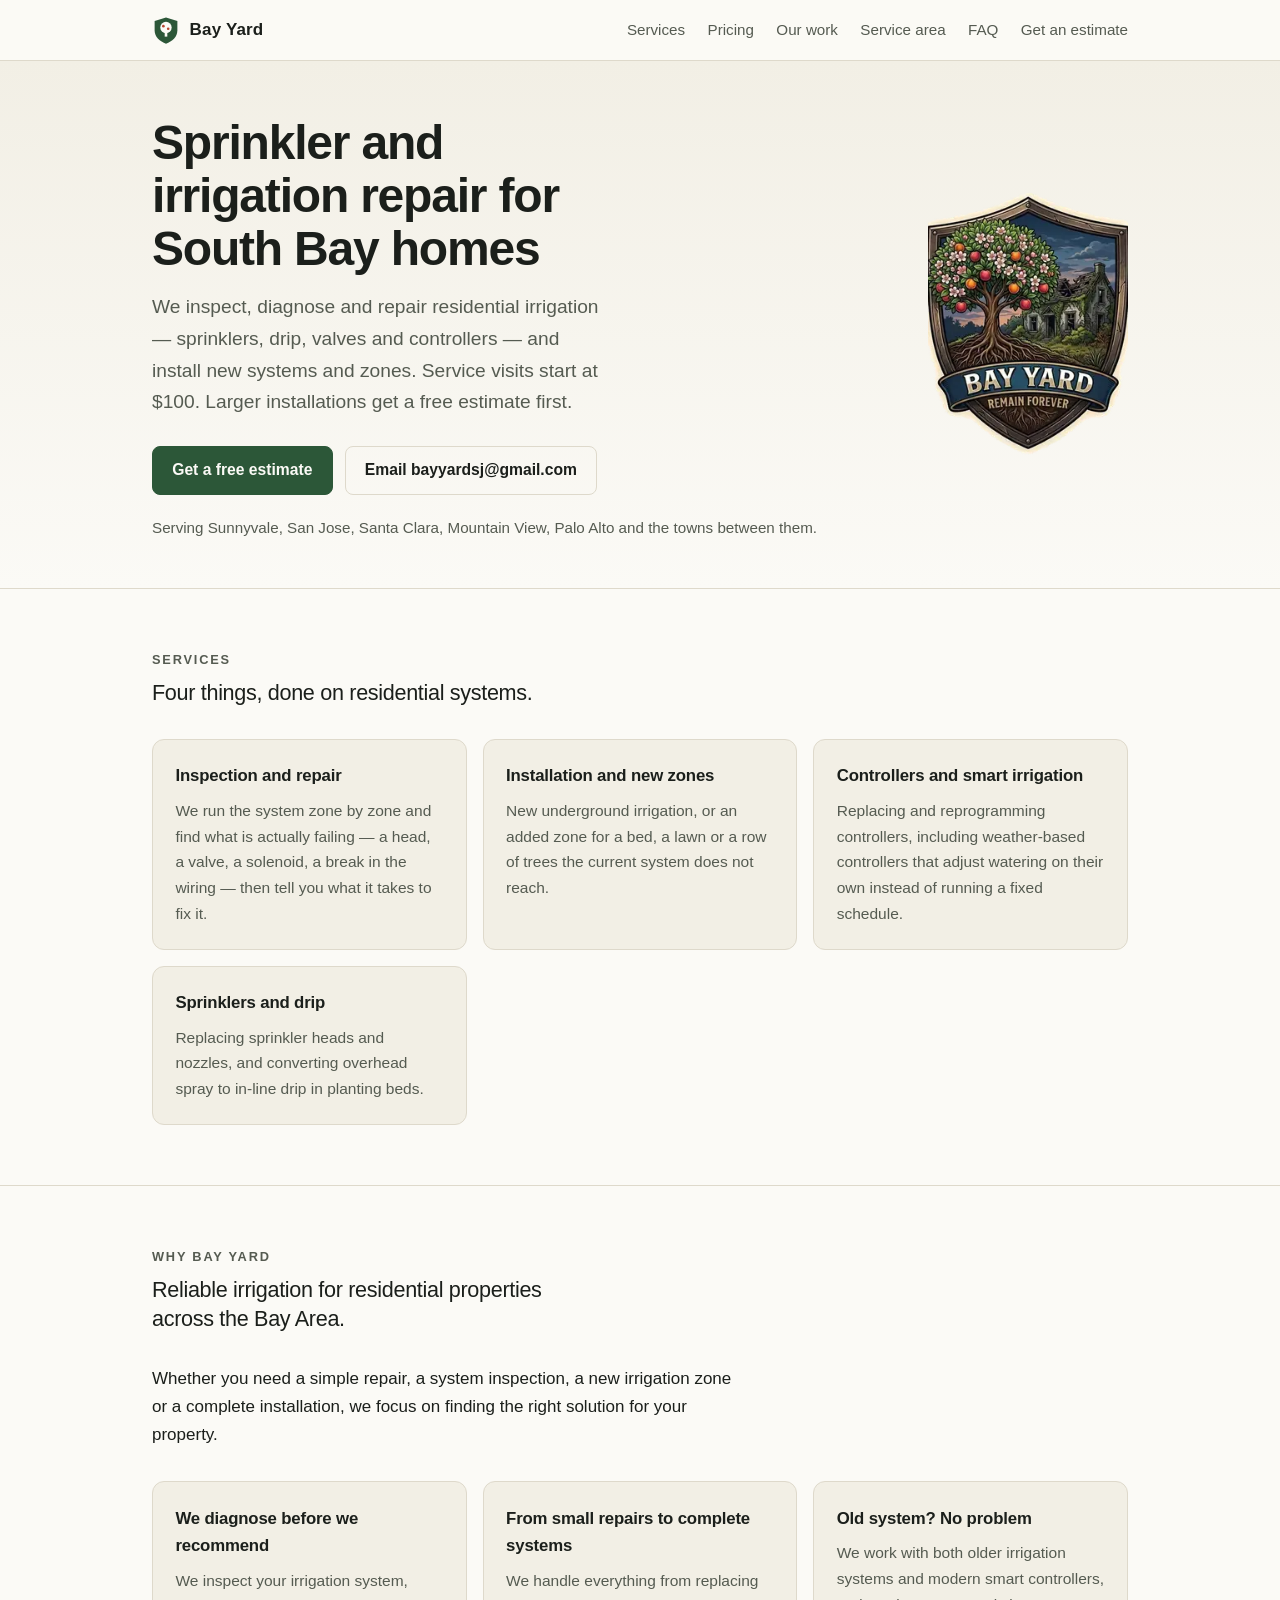
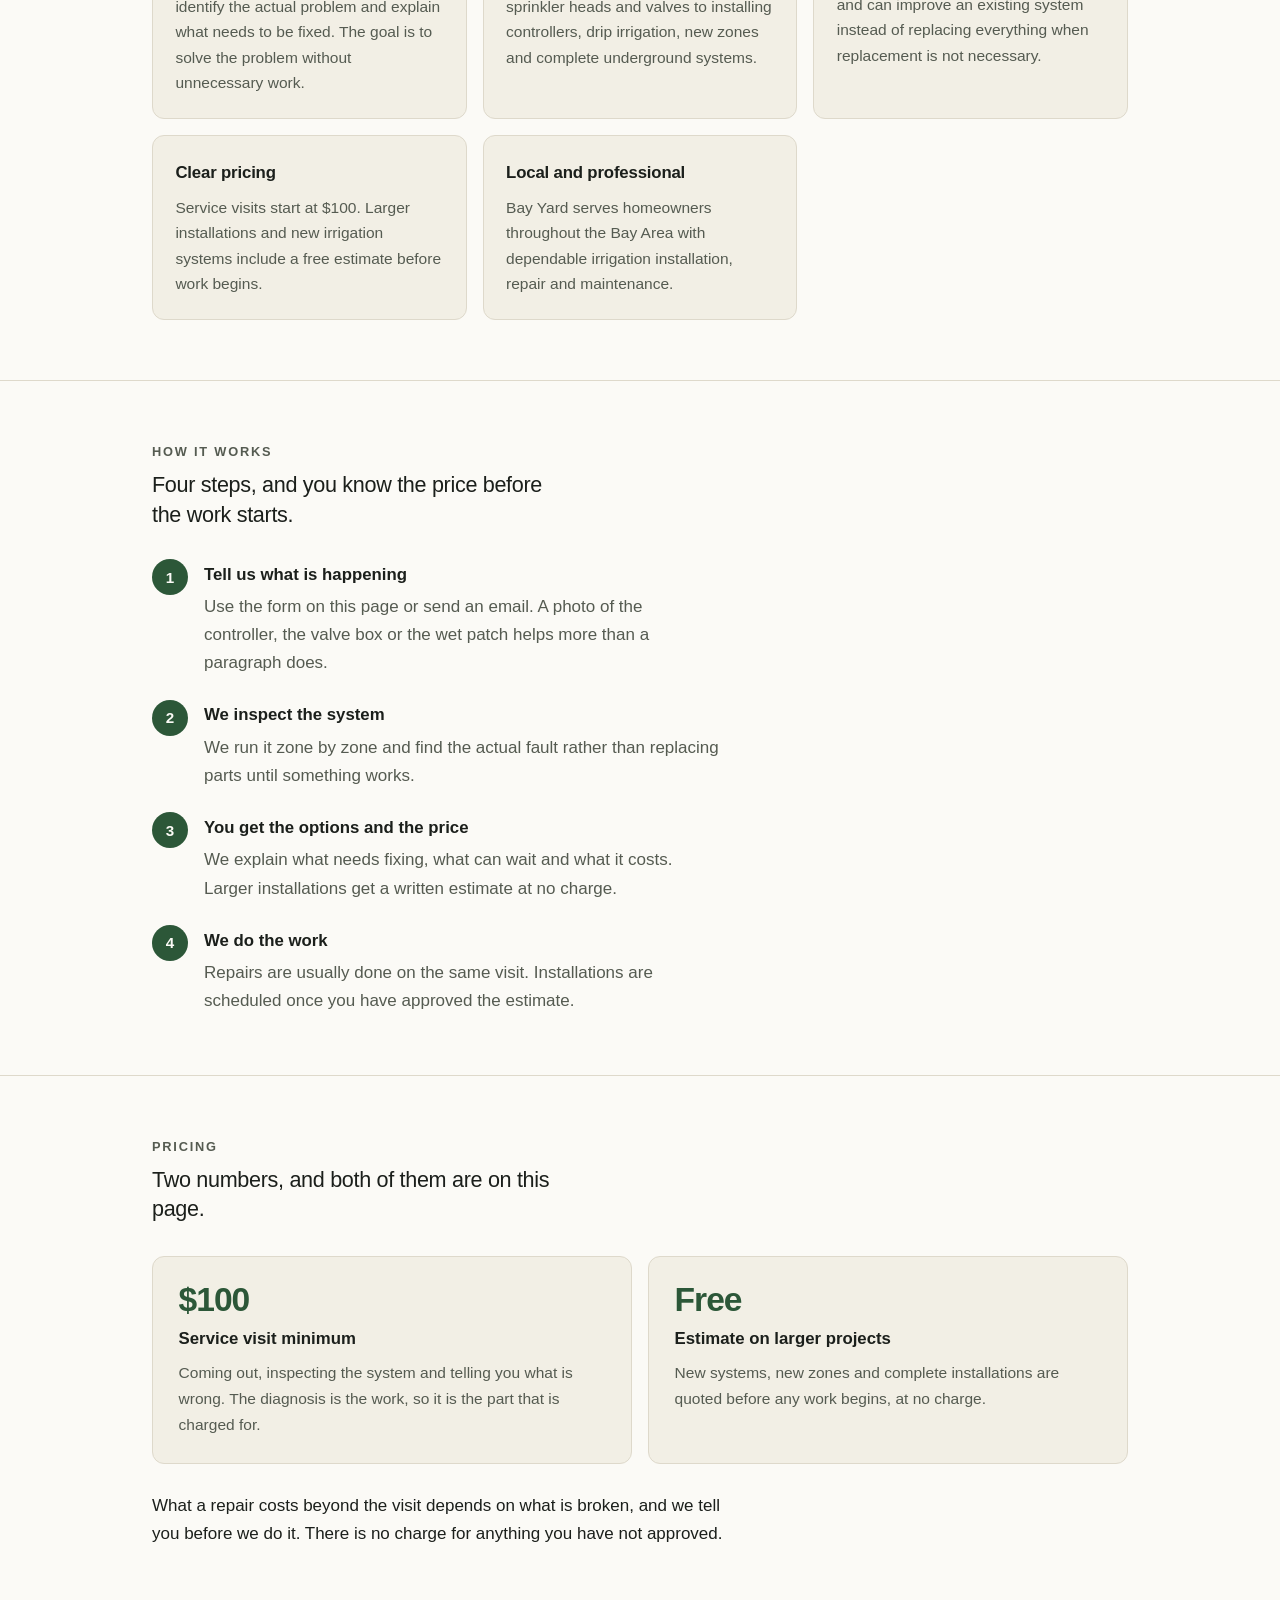
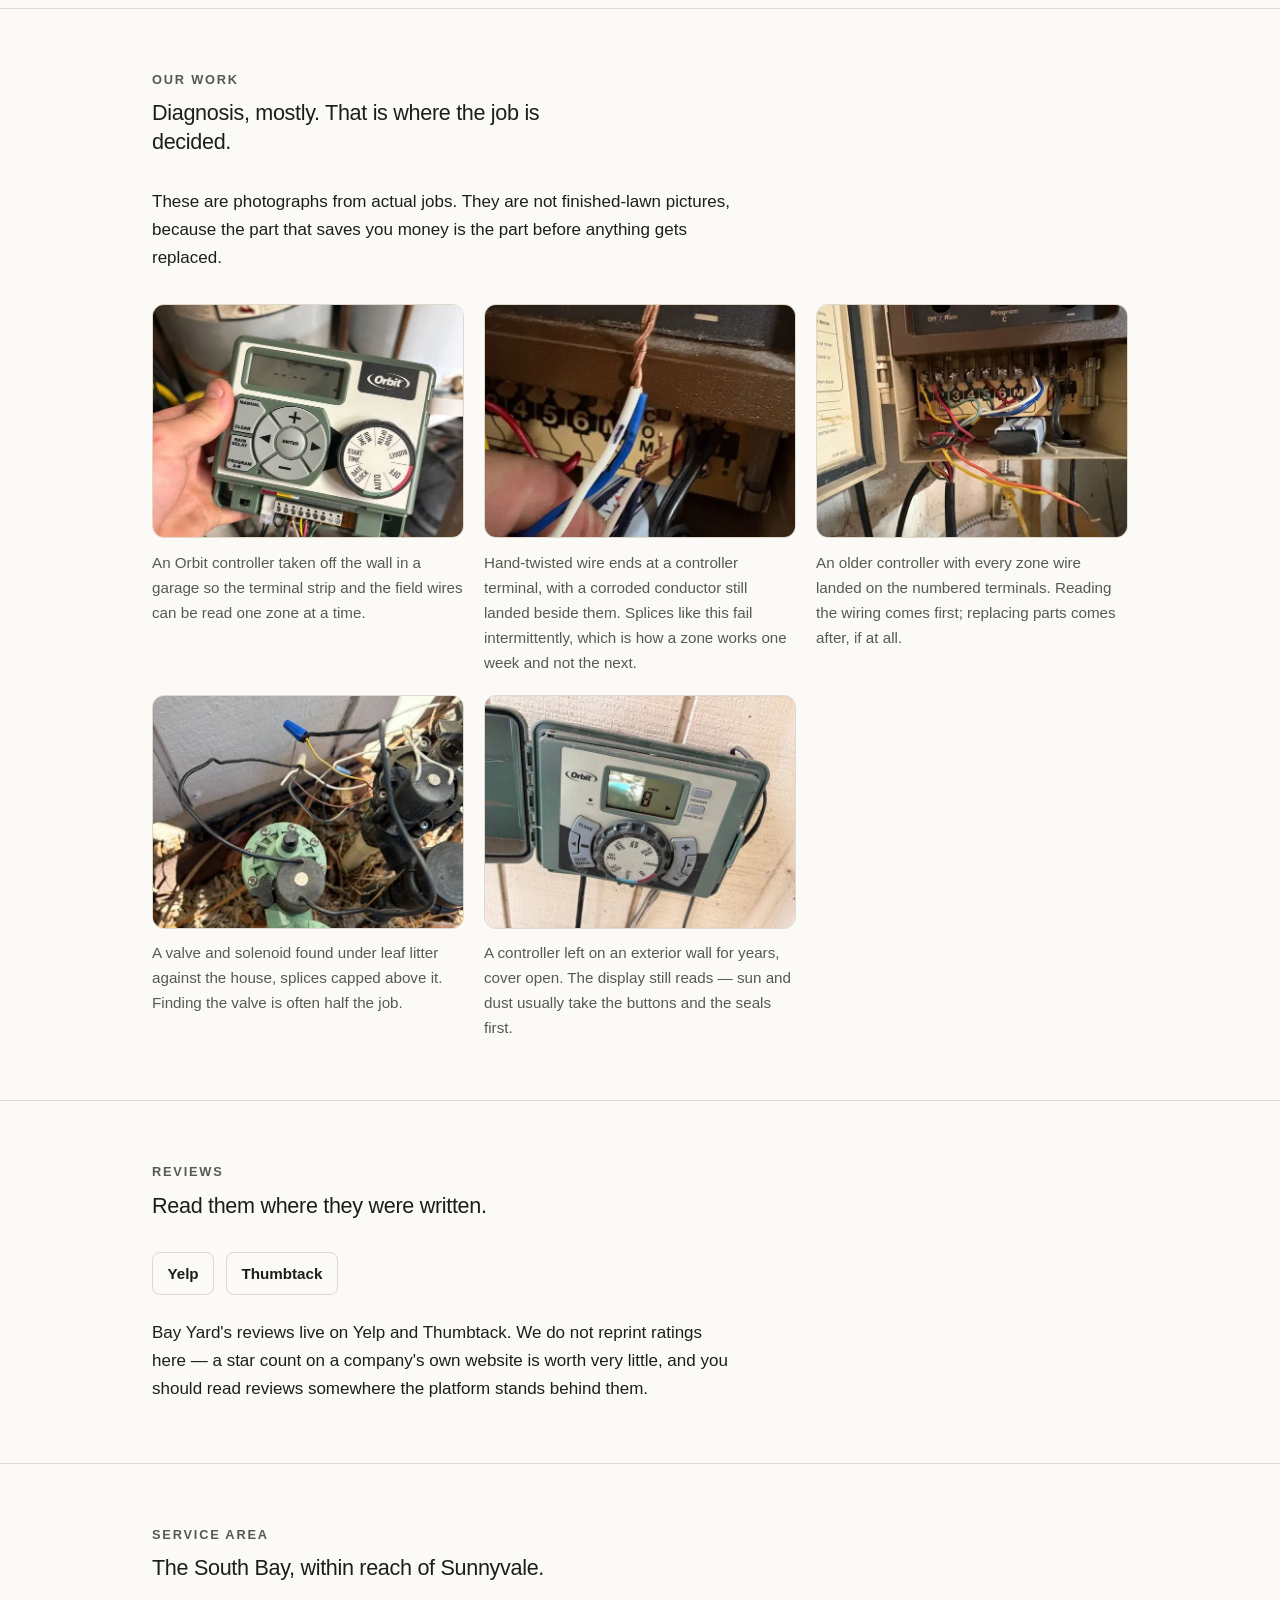
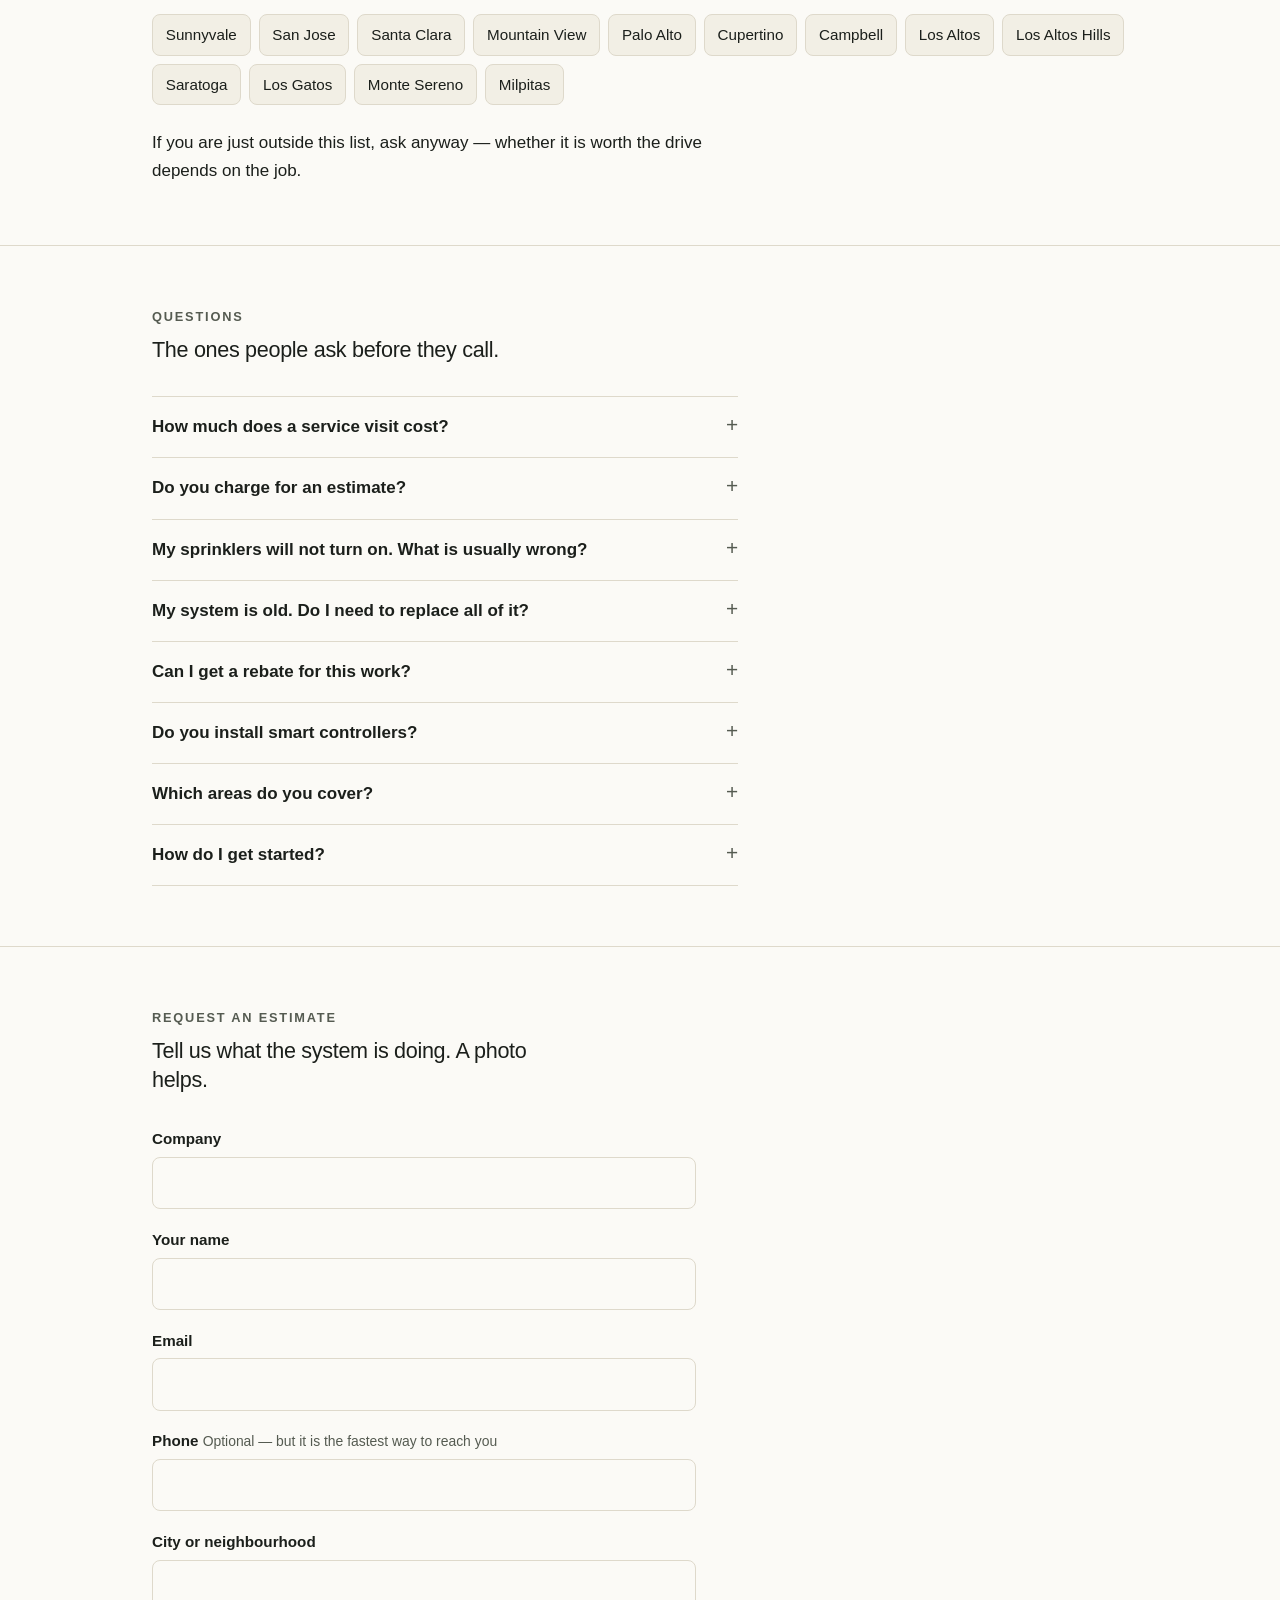
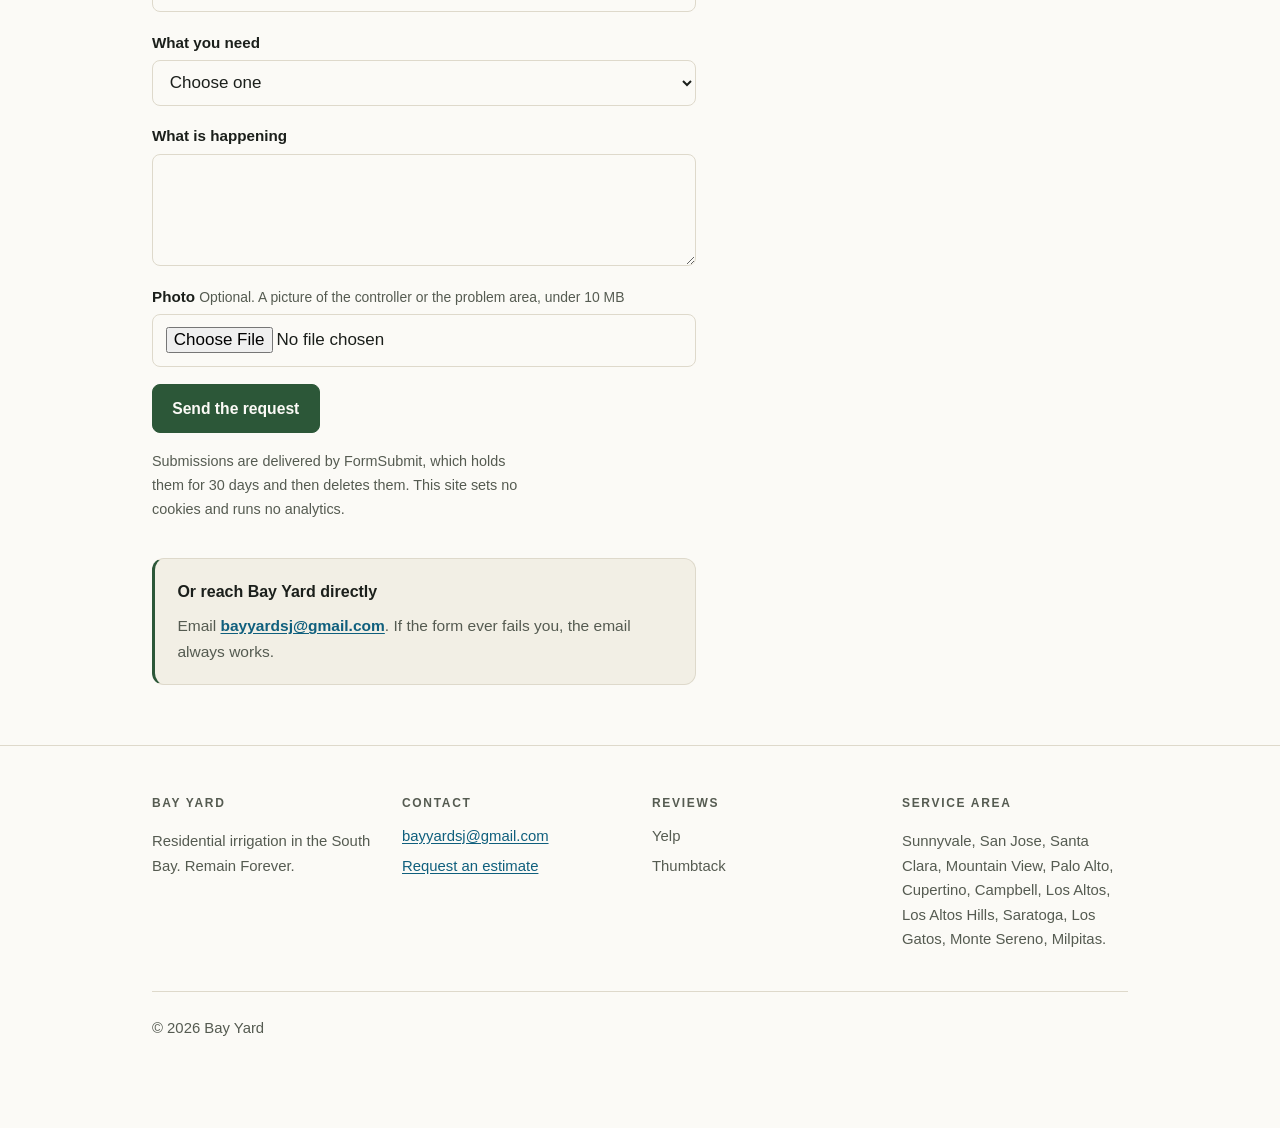
==== index.html @ d6a719f6 "Build the Bay Yard site One static page for Hlib Luppol's residential irrigation business, plus a su" ====
<!doctype html>
<html lang="en">
<head>
<meta charset="utf-8">
<meta name="viewport" content="width=device-width, initial-scale=1">

<title>Bay Yard — Sprinkler &amp; Irrigation Repair in Sunnyvale and San Jose</title>
<meta name="description" content="Sprinkler and drip irrigation repair and installation for South Bay homes. Service visits from $100, free estimates on larger installations.">

<link rel="canonical" href="https://hlib.luppol.com/">
<meta property="og:type" content="website">
<meta property="og:site_name" content="Bay Yard">
<meta property="og:title" content="Bay Yard — Sprinkler &amp; Irrigation Repair in Sunnyvale and San Jose">
<meta property="og:description" content="Sprinkler and drip irrigation repair and installation for South Bay homes. Service visits from $100, free estimates on larger installations.">
<meta property="og:url" content="https://hlib.luppol.com/">
<meta property="og:image" content="https://hlib.luppol.com/assets/crest-480.png">
<meta property="og:image:width" content="480">
<meta property="og:image:height" content="631">
<meta property="og:image:alt" content="The Bay Yard crest: a blossoming fruit tree over a banner reading Bay Yard, Remain Forever.">
<meta name="twitter:card" content="summary">

<link rel="icon" href="/assets/favicon.svg" type="image/svg+xml">
<link rel="icon" href="/assets/favicon-32.png" sizes="32x32" type="image/png">
<link rel="apple-touch-icon" href="/assets/favicon-180.png">
<meta name="theme-color" content="#2c5738">

<link rel="stylesheet" href="/styles.css">

<script type="application/ld+json">
{
  "@context": "https://schema.org",
  "@graph": [
    {
      "@type": "HomeAndConstructionBusiness",
      "@id": "https://hlib.luppol.com/#business",
      "name": "Bay Yard",
      "slogan": "Remain Forever",
      "description": "Residential irrigation inspection, repair, installation and controllers in the South Bay.",
      "url": "https://hlib.luppol.com/",
      "logo": "https://hlib.luppol.com/assets/favicon-512.png",
      "image": "https://hlib.luppol.com/assets/crest-480.png",
      "email": "bayyardsj@gmail.com",
      "areaServed": [
        { "@type": "City", "name": "Sunnyvale, CA" },
        { "@type": "City", "name": "San Jose, CA" },
        { "@type": "City", "name": "Santa Clara, CA" },
        { "@type": "City", "name": "Mountain View, CA" },
        { "@type": "City", "name": "Palo Alto, CA" },
        { "@type": "City", "name": "Cupertino, CA" },
        { "@type": "City", "name": "Campbell, CA" },
        { "@type": "City", "name": "Los Altos, CA" },
        { "@type": "City", "name": "Los Altos Hills, CA" },
        { "@type": "City", "name": "Saratoga, CA" },
        { "@type": "City", "name": "Los Gatos, CA" },
        { "@type": "City", "name": "Monte Sereno, CA" },
        { "@type": "City", "name": "Milpitas, CA" }
      ]
    },
    {
      "@type": "FAQPage",
      "@id": "https://hlib.luppol.com/#faq",
      "mainEntity": [
        {
          "@type": "Question",
          "name": "How much does a service visit cost?",
          "acceptedAnswer": { "@type": "Answer", "text": "Service visits start at $100. That covers coming out, inspecting the system and telling you what is wrong. Larger installations and new systems are quoted with a free estimate before any work begins." }
        },
        {
          "@type": "Question",
          "name": "Do you charge for an estimate?",
          "acceptedAnswer": { "@type": "Answer", "text": "Not for larger installations and new irrigation systems — those get a free estimate first. A service visit to diagnose a fault on an existing system is the $100 visit, because the diagnosis is the work." }
        },
        {
          "@type": "Question",
          "name": "My sprinklers will not turn on. What is usually wrong?",
          "acceptedAnswer": { "@type": "Answer", "text": "Usually one of four things: the controller has lost its program or its power, a valve solenoid has failed, the wiring between the controller and the valve has corroded or broken, or the line itself is damaged. They look identical from the driveway, which is why the system gets inspected before anything is replaced." }
        },
        {
          "@type": "Question",
          "name": "My system is old. Do I need to replace all of it?",
          "acceptedAnswer": { "@type": "Answer", "text": "Often not. Bay Yard works on both older irrigation systems and modern smart controllers, and can improve an existing system instead of replacing everything when replacement is not necessary." }
        },
        {
          "@type": "Question",
          "name": "Can I get a rebate for this work?",
          "acceptedAnswer": { "@type": "Answer", "text": "Often, yes. Santa Clara Valley Water runs rebates for water-efficient irrigation — converting spray to in-line drip, upgrading to a weather-based controller, high-efficiency nozzles and rain sensors — plus $2 per square foot for replacing lawn. Single-family households can claim up to $3,000. Apply and wait for their written Notice to Proceed before any work starts or any materials are bought, because the programme does not pay retroactively. Current funding runs to 30 June 2027. Check what your address qualifies for at valleywater.org." }
        },
        {
          "@type": "Question",
          "name": "Do you install smart controllers?",
          "acceptedAnswer": { "@type": "Answer", "text": "Yes. Weather-based controllers adjust watering to the weather instead of running a fixed schedule, and they are one of the items Valley Water rebates. An existing system usually does not need replacing to take one." }
        },
        {
          "@type": "Question",
          "name": "Which areas do you cover?",
          "acceptedAnswer": { "@type": "Answer", "text": "Sunnyvale, San Jose, Santa Clara, Mountain View, Palo Alto, Cupertino, Campbell, Los Altos, Los Altos Hills, Saratoga, Los Gatos, Monte Sereno and Milpitas. If you are just outside that, ask — the answer depends on the job." }
        },
        {
          "@type": "Question",
          "name": "How do I get started?",
          "acceptedAnswer": { "@type": "Answer", "text": "Send the estimate form on this page or email bayyardsj@gmail.com. Describe what you are seeing and attach a photo of the controller or the problem area if you can — it often shortens the diagnosis before anyone drives out." }
        }
      ]
    }
  ]
}
</script>
</head>
<body>

<a class="skip-link" href="#main">Skip to content</a>

<header class="site-head">
  <div class="wrap">
    <a class="brand" href="/">
      <img src="/assets/favicon.svg" width="28" height="37" alt="">
      Bay Yard
    </a>
    <nav class="site-nav" aria-label="Sections">
      <a href="#services">Services</a>
      <a href="#pricing">Pricing</a>
      <a href="#work">Our work</a>
      <a href="#area">Service area</a>
      <a href="#faq">FAQ</a>
      <a href="#estimate">Get an estimate</a>
    </nav>
  </div>
</header>

<main id="main">

  <div class="hero">
    <div class="wrap">
      <div>
        <h1>Sprinkler and irrigation repair for South Bay homes</h1>
        <p class="hero-lede">We inspect, diagnose and repair residential irrigation — sprinklers, drip, valves and controllers — and install new systems and zones. Service visits start at $100. Larger installations get a free estimate first.</p>
        <div class="actions">
          <a class="btn btn-primary" href="#estimate">Get a free estimate</a>
          <a class="btn" href="mailto:bayyardsj@gmail.com">Email bayyardsj@gmail.com</a>
        </div>
        <p class="hero-fallback">Serving Sunnyvale, San Jose, Santa Clara, Mountain View, Palo Alto and the towns between them.</p>
      </div>
      <picture>
        <source type="image/webp" srcset="/assets/crest-240.webp 240w, /assets/crest-360.webp 360w, /assets/crest-480.webp 480w" sizes="(max-width: 52rem) 150px, 200px">
        <img class="hero-crest" src="/assets/crest-240.png" srcset="/assets/crest-240.png 240w, /assets/crest-360.png 360w, /assets/crest-480.png 480w" sizes="(max-width: 52rem) 150px, 200px" width="200" height="263" alt="The Bay Yard crest: a blossoming fruit tree with exposed roots beside a ruined stone house, over a banner reading Bay Yard, Remain Forever." fetchpriority="high">
      </picture>
    </div>
  </div>

  <section id="services">
    <div class="wrap">
      <h2>Services</h2>
      <p class="section-lede">Four things, done on residential systems.</p>
      <div class="grid">

        <div class="card">
          <h3>Inspection and repair</h3>
          <p>We run the system zone by zone and find what is actually failing — a head, a valve, a solenoid, a break in the wiring — then tell you what it takes to fix it.</p>
        </div>

        <div class="card">
          <h3>Installation and new zones</h3>
          <p>New underground irrigation, or an added zone for a bed, a lawn or a row of trees the current system does not reach.</p>
        </div>

        <div class="card">
          <h3>Controllers and smart irrigation</h3>
          <p>Replacing and reprogramming controllers, including weather-based controllers that adjust watering on their own instead of running a fixed schedule.</p>
        </div>

        <div class="card">
          <h3>Sprinklers and drip</h3>
          <p>Replacing sprinkler heads and nozzles, and converting overhead spray to in-line drip in planting beds.</p>
        </div>

      </div>
    </div>
  </section>

  <section id="why">
    <div class="wrap">
      <h2>Why Bay Yard</h2>
      <p class="section-lede">Reliable irrigation for residential properties across the Bay Area.</p>
      <div class="prose">
        <p>Whether you need a simple repair, a system inspection, a new irrigation zone or a complete installation, we focus on finding the right solution for your property.</p>
      </div>
      <div class="grid pillar-grid">

        <div class="card">
          <h3>We diagnose before we recommend</h3>
          <p>We inspect your irrigation system, identify the actual problem and explain what needs to be fixed. The goal is to solve the problem without unnecessary work.</p>
        </div>

        <div class="card">
          <h3>From small repairs to complete systems</h3>
          <p>We handle everything from replacing sprinkler heads and valves to installing controllers, drip irrigation, new zones and complete underground systems.</p>
        </div>

        <div class="card">
          <h3>Old system? No problem</h3>
          <p>We work with both older irrigation systems and modern smart controllers, and can improve an existing system instead of replacing everything when replacement is not necessary.</p>
        </div>

        <div class="card">
          <h3>Clear pricing</h3>
          <p>Service visits start at $100. Larger installations and new irrigation systems include a free estimate before work begins.</p>
        </div>

        <div class="card">
          <h3>Local and professional</h3>
          <p>Bay Yard serves homeowners throughout the Bay Area with dependable irrigation installation, repair and maintenance.</p>
        </div>

      </div>
    </div>
  </section>

  <section id="how">
    <div class="wrap">
      <h2>How it works</h2>
      <p class="section-lede">Four steps, and you know the price before the work starts.</p>
      <ol class="steps">

        <li>
          <h3>Tell us what is happening</h3>
          <p>Use the form on this page or send an email. A photo of the controller, the valve box or the wet patch helps more than a paragraph does.</p>
        </li>

        <li>
          <h3>We inspect the system</h3>
          <p>We run it zone by zone and find the actual fault rather than replacing parts until something works.</p>
        </li>

        <li>
          <h3>You get the options and the price</h3>
          <p>We explain what needs fixing, what can wait and what it costs. Larger installations get a written estimate at no charge.</p>
        </li>

        <li>
          <h3>We do the work</h3>
          <p>Repairs are usually done on the same visit. Installations are scheduled once you have approved the estimate.</p>
        </li>

      </ol>
    </div>
  </section>

  <section id="pricing">
    <div class="wrap">
      <h2>Pricing</h2>
      <p class="section-lede">Two numbers, and both of them are on this page.</p>
      <div class="price-grid">

        <div class="price">
          <span class="amount">$100</span>
          <h3>Service visit minimum</h3>
          <p>Coming out, inspecting the system and telling you what is wrong. The diagnosis is the work, so it is the part that is charged for.</p>
        </div>

        <div class="price">
          <span class="amount">Free</span>
          <h3>Estimate on larger projects</h3>
          <p>New systems, new zones and complete installations are quoted before any work begins, at no charge.</p>
        </div>

      </div>
      <div class="prose">
        <p>What a repair costs beyond the visit depends on what is broken, and we tell you before we do it. There is no charge for anything you have not approved.</p>
      </div>
    </div>
  </section>

  <section id="work">
    <div class="wrap">
      <h2>Our work</h2>
      <p class="section-lede">Diagnosis, mostly. That is where the job is decided.</p>
      <div class="prose work-intro">
        <p>These are photographs from actual jobs. They are not finished-lawn pictures, because the part that saves you money is the part before anything gets replaced.</p>
      </div>
      <div class="work-grid">

        <figure class="work-item">
          <picture>
            <source type="image/webp" srcset="/assets/work/orbit-controller-open-640.webp 640w, /assets/work/orbit-controller-open-960.webp 960w" sizes="(max-width: 52rem) 45vw, 20rem">
            <img src="/assets/work/orbit-controller-open-640.jpg" srcset="/assets/work/orbit-controller-open-640.jpg 640w, /assets/work/orbit-controller-open-960.jpg 960w" sizes="(max-width: 52rem) 45vw, 20rem" width="640" height="853" loading="lazy" decoding="async" alt="A hand holding an Orbit irrigation controller away from a garage wall, its cover open and the wiring terminal strip exposed.">
          </picture>
          <figcaption>An Orbit controller taken off the wall in a garage so the terminal strip and the field wires can be read one zone at a time.</figcaption>
        </figure>

        <figure class="work-item">
          <picture>
            <source type="image/webp" srcset="/assets/work/spliced-wire-ends-640.webp 640w, /assets/work/spliced-wire-ends-960.webp 960w" sizes="(max-width: 52rem) 45vw, 20rem">
            <img src="/assets/work/spliced-wire-ends-640.jpg" srcset="/assets/work/spliced-wire-ends-640.jpg 640w, /assets/work/spliced-wire-ends-960.jpg 960w" sizes="(max-width: 52rem) 45vw, 20rem" width="640" height="853" loading="lazy" decoding="async" alt="A hand holding hand-twisted copper wire ends in front of a controller terminal strip, with a corroded wire still landed on the board.">
          </picture>
          <figcaption>Hand-twisted wire ends at a controller terminal, with a corroded conductor still landed beside them. Splices like this fail intermittently, which is how a zone works one week and not the next.</figcaption>
        </figure>

        <figure class="work-item">
          <picture>
            <source type="image/webp" srcset="/assets/work/terminal-strip-field-wires-640.webp 640w, /assets/work/terminal-strip-field-wires-960.webp 960w" sizes="(max-width: 52rem) 45vw, 20rem">
            <img src="/assets/work/terminal-strip-field-wires-640.jpg" srcset="/assets/work/terminal-strip-field-wires-640.jpg 640w, /assets/work/terminal-strip-field-wires-960.jpg 960w" sizes="(max-width: 52rem) 45vw, 20rem" width="640" height="480" loading="lazy" decoding="async" alt="An open older irrigation controller showing a numbered terminal strip with red, yellow, green, white and blue field wires landed on the screw terminals.">
          </picture>
          <figcaption>An older controller with every zone wire landed on the numbered terminals. Reading the wiring comes first; replacing parts comes after, if at all.</figcaption>
        </figure>

        <figure class="work-item">
          <picture>
            <source type="image/webp" srcset="/assets/work/valve-solenoid-leaf-litter-640.webp 640w, /assets/work/valve-solenoid-leaf-litter-960.webp 960w" sizes="(max-width: 52rem) 45vw, 20rem">
            <img src="/assets/work/valve-solenoid-leaf-litter-640.jpg" srcset="/assets/work/valve-solenoid-leaf-litter-640.jpg 640w, /assets/work/valve-solenoid-leaf-litter-960.jpg 960w" sizes="(max-width: 52rem) 45vw, 20rem" width="640" height="853" loading="lazy" decoding="async" alt="A green Orbit anti-siphon valve and its solenoid standing in dry leaf litter beside a house wall, wire splices capped above it.">
          </picture>
          <figcaption>A valve and solenoid found under leaf litter against the house, splices capped above it. Finding the valve is often half the job.</figcaption>
        </figure>

        <figure class="work-item">
          <picture>
            <source type="image/webp" srcset="/assets/work/wall-controller-weathered-640.webp 640w, /assets/work/wall-controller-weathered-960.webp 960w" sizes="(max-width: 52rem) 45vw, 20rem">
            <img src="/assets/work/wall-controller-weathered-640.jpg" srcset="/assets/work/wall-controller-weathered-640.jpg 640w, /assets/work/wall-controller-weathered-960.jpg 960w" sizes="(max-width: 52rem) 45vw, 20rem" width="640" height="480" loading="lazy" decoding="async" alt="A dusty Orbit irrigation controller mounted on a painted exterior wall with its cover swung open, display showing a single digit.">
          </picture>
          <figcaption>A controller left on an exterior wall for years, cover open. The display still reads — sun and dust usually take the buttons and the seals first.</figcaption>
        </figure>

      </div>
    </div>
  </section>

  <section id="reviews">
    <div class="wrap">
      <h2>Reviews</h2>
      <p class="section-lede">Read them where they were written.</p>
      <ul class="platform-list">
        <li>Yelp</li>
        <li>Thumbtack</li>
      </ul>
      <div class="prose">
        <p>Bay Yard's reviews live on Yelp and Thumbtack. We do not reprint ratings here — a star count on a company's own website is worth very little, and you should read reviews somewhere the platform stands behind them.</p>
      </div>
    </div>
  </section>

  <section id="area">
    <div class="wrap">
      <h2>Service area</h2>
      <p class="section-lede">The South Bay, within reach of Sunnyvale.</p>
      <ul class="city-list">
        <li>Sunnyvale</li>
        <li>San Jose</li>
        <li>Santa Clara</li>
        <li>Mountain View</li>
        <li>Palo Alto</li>
        <li>Cupertino</li>
        <li>Campbell</li>
        <li>Los Altos</li>
        <li>Los Altos Hills</li>
        <li>Saratoga</li>
        <li>Los Gatos</li>
        <li>Monte Sereno</li>
        <li>Milpitas</li>
      </ul>
      <div class="prose">
        <p>If you are just outside this list, ask anyway — whether it is worth the drive depends on the job.</p>
      </div>
    </div>
  </section>

  <section id="faq">
    <div class="wrap">
      <h2>Questions</h2>
      <p class="section-lede">The ones people ask before they call.</p>
      <div class="faq">

        <details>
          <summary>How much does a service visit cost?</summary>
          <p>Service visits start at $100. That covers coming out, inspecting the system and telling you what is wrong. Larger installations and new systems are quoted with a free estimate before any work begins.</p>
        </details>

        <details>
          <summary>Do you charge for an estimate?</summary>
          <p>Not for larger installations and new irrigation systems — those get a free estimate first. A service visit to diagnose a fault on an existing system is the $100 visit, because the diagnosis is the work.</p>
        </details>

        <details>
          <summary>My sprinklers will not turn on. What is usually wrong?</summary>
          <p>Usually one of four things: the controller has lost its program or its power, a valve solenoid has failed, the wiring between the controller and the valve has corroded or broken, or the line itself is damaged. They look identical from the driveway, which is why the system gets inspected before anything is replaced.</p>
        </details>

        <details>
          <summary>My system is old. Do I need to replace all of it?</summary>
          <p>Often not. Bay Yard works on both older irrigation systems and modern smart controllers, and can improve an existing system instead of replacing everything when replacement is not necessary.</p>
        </details>

        <details>
          <summary>Can I get a rebate for this work?</summary>
          <p>Often, yes. Santa Clara Valley Water runs rebates for water-efficient irrigation — converting spray to in-line drip, upgrading to a weather-based controller, high-efficiency nozzles and rain sensors — plus $2 per square foot for replacing lawn. Single-family households can claim up to $3,000.</p>
          <p>Apply and wait for their written Notice to Proceed before any work starts or any materials are bought, because the programme does not pay retroactively. Current funding runs to 30 June 2027. Check what your address qualifies for at <a href="https://www.valleywater.org/saving-water/rebates-surveys/landscape-rebates" rel="noopener">valleywater.org</a>.</p>
        </details>

        <details>
          <summary>Do you install smart controllers?</summary>
          <p>Yes. Weather-based controllers adjust watering to the weather instead of running a fixed schedule, and they are one of the items Valley Water rebates. An existing system usually does not need replacing to take one.</p>
        </details>

        <details>
          <summary>Which areas do you cover?</summary>
          <p>Sunnyvale, San Jose, Santa Clara, Mountain View, Palo Alto, Cupertino, Campbell, Los Altos, Los Altos Hills, Saratoga, Los Gatos, Monte Sereno and Milpitas. If you are just outside that, ask — the answer depends on the job.</p>
        </details>

        <details>
          <summary>How do I get started?</summary>
          <p>Send the estimate form on this page or email bayyardsj@gmail.com. Describe what you are seeing and attach a photo of the controller or the problem area if you can — it often shortens the diagnosis before anyone drives out.</p>
        </details>

      </div>
    </div>
  </section>

  <section id="estimate">
    <div class="wrap">
      <h2>Request an estimate</h2>
      <p class="section-lede">Tell us what the system is doing. A photo helps.</p>

      <form class="estimate-form" action="https://formsubmit.co/bayyardsj@gmail.com" method="POST" enctype="multipart/form-data" data-estimate-form>

        <input type="hidden" name="_subject" value="New estimate request from the Bay Yard website">
        <input type="hidden" name="_next" value="https://hlib.luppol.com/thanks.html">
        <input type="hidden" name="_captcha" value="false">
        <input type="hidden" name="_template" value="table">
        <input type="hidden" name="_blacklist" value="SEO services, guest post, backlink, crypto, bitcoin, casino, viagra, loan offer, ranking on google">
        <input type="hidden" name="_start" value="" data-timing-field>

        <div class="field" hidden aria-hidden="true">
          <label for="company">Company</label>
          <input type="text" id="company" name="_honey" tabindex="-1" autocomplete="off">
        </div>

        <div class="field">
          <label for="name">Your name</label>
          <input type="text" id="name" name="name" autocomplete="name" required>
        </div>

        <div class="field">
          <label for="email">Email</label>
          <input type="email" id="email" name="email" autocomplete="email" required>
        </div>

        <div class="field">
          <label for="phone">Phone <span class="hint">Optional — but it is the fastest way to reach you</span></label>
          <input type="tel" id="phone" name="phone" autocomplete="tel">
        </div>

        <div class="field">
          <label for="city">City or neighbourhood</label>
          <input type="text" id="city" name="city" autocomplete="address-level2" required>
        </div>

        <div class="field">
          <label for="service">What you need</label>
          <select id="service" name="service" required>
            <option value="">Choose one</option>
            <option>Repair or diagnosis</option>
            <option>Installation or a new zone</option>
            <option>Controller or smart irrigation</option>
            <option>Sprinklers or drip</option>
            <option>Not sure yet</option>
          </select>
        </div>

        <div class="field">
          <label for="details">What is happening</label>
          <textarea id="details" name="details" required></textarea>
        </div>

        <div class="field">
          <label for="photo">Photo <span class="hint">Optional. A picture of the controller or the problem area, under 10 MB</span></label>
          <input type="file" id="photo" name="photo" accept="image/*">
        </div>

        <div class="actions">
          <button class="btn btn-primary" type="submit">Send the request</button>
        </div>

        <p class="form-note">Submissions are delivered by FormSubmit, which holds them for 30 days and then deletes them. This site sets no cookies and runs no analytics.</p>

      </form>

      <div class="fallback">
        <h3>Or reach Bay Yard directly</h3>
        <p>Email <a href="mailto:bayyardsj@gmail.com">bayyardsj@gmail.com</a>. If the form ever fails you, the email always works.</p>
      </div>

    </div>
  </section>

</main>

<footer class="site-foot">
  <div class="wrap">
    <div class="foot-cols">

      <div>
        <h2>Bay Yard</h2>
        <p>Residential irrigation in the South Bay. Remain Forever.</p>
      </div>

      <div>
        <h2>Contact</h2>
        <ul>
          <li><a href="mailto:bayyardsj@gmail.com">bayyardsj@gmail.com</a></li>
          <li><a href="#estimate">Request an estimate</a></li>
        </ul>
      </div>

      <div>
        <h2>Reviews</h2>
        <ul>
          <li>Yelp</li>
          <li>Thumbtack</li>
        </ul>
      </div>

      <div>
        <h2>Service area</h2>
        <p>Sunnyvale, San Jose, Santa Clara, Mountain View, Palo Alto, Cupertino, Campbell, Los Altos, Los Altos Hills, Saratoga, Los Gatos, Monte Sereno, Milpitas.</p>
      </div>

    </div>
    <div class="foot-bottom">
      <span>© 2026 Bay Yard</span>
      <!-- CSLB -->
    </div>
  </div>
</footer>

<div class="action-bar">
  <a class="btn" href="mailto:bayyardsj@gmail.com">Email</a>
  <a class="btn btn-primary" href="#estimate">Get a free estimate</a>
</div>

<script src="/estimate-form.js" defer></script>

</body>
</html>
---- styles.css ----
:root {
  color-scheme: light dark;
  --bg: #fbfaf6;
  --bg-soft: #f2efe5;
  --fg: #1b1f1b;
  --fg-muted: #555b51;
  --line: #ded9cb;
  --brand: #2c5738;
  --brand-contrast: #fbfaf6;
  --accent: #0f5f7d;
  --earth: #7a5433;
  --max: 64rem;
  --radius-card: 0.75rem;
  --radius-control: 0.5rem;
}

@media (prefers-color-scheme: dark) {
  :root {
    --bg: #101310;
    --bg-soft: #181c17;
    --fg: #e9ece6;
    --fg-muted: #a3aa9c;
    --line: #2a3026;
    --brand: #8cc79a;
    --brand-contrast: #101310;
    --accent: #6ec3e0;
    --earth: #cfa47a;
  }
}

* { box-sizing: border-box; }

html {
  -webkit-text-size-adjust: 100%;
  scroll-behavior: smooth;
}

body {
  margin: 0;
  background: var(--bg);
  color: var(--fg);
  font: 400 17px/1.65 -apple-system, BlinkMacSystemFont, "Segoe UI", Roboto, Helvetica, Arial, sans-serif;
  font-feature-settings: "kern", "liga";
}

img { max-width: 100%; height: auto; }

.wrap { max-width: var(--max); margin: 0 auto; padding: 0 1.5rem; }

a { color: var(--accent); text-underline-offset: 0.15em; }
a:hover { text-decoration: none; }

:focus-visible {
  outline: 2px solid var(--accent);
  outline-offset: 2px;
  border-radius: 2px;
}

.skip-link {
  position: absolute;
  left: -9999px;
  top: 0;
  background: var(--brand);
  color: var(--brand-contrast);
  padding: 0.75rem 1.25rem;
  z-index: 100;
}
.skip-link:focus { left: 0; }

/* ---------- header ---------- */

.site-head {
  position: sticky;
  top: 0;
  z-index: 20;
  border-bottom: 1px solid var(--line);
  background: color-mix(in srgb, var(--bg) 90%, transparent);
  backdrop-filter: saturate(1.3) blur(8px);
}

.site-head .wrap {
  display: flex;
  align-items: center;
  justify-content: space-between;
  gap: 1rem;
  min-height: 3.75rem;
}

.brand {
  display: flex;
  align-items: center;
  gap: 0.6rem;
  color: var(--fg);
  font-weight: 650;
  letter-spacing: 0.01em;
  text-decoration: none;
}
.brand img { width: 28px; height: 37px; }

.site-nav { display: flex; gap: 1.4rem; font-size: 0.95rem; }
.site-nav a { color: var(--fg-muted); text-decoration: none; }
.site-nav a:hover { color: var(--fg); }

/* ---------- buttons ---------- */

.btn {
  display: inline-flex;
  align-items: center;
  justify-content: center;
  gap: 0.5rem;
  min-height: 2.75rem;
  padding: 0.65rem 1.2rem;
  border: 1px solid var(--line);
  border-radius: var(--radius-control);
  background: transparent;
  color: var(--fg);
  font: inherit;
  font-size: 0.98rem;
  font-weight: 550;
  text-decoration: none;
  cursor: pointer;
}
.btn:hover { border-color: var(--fg-muted); }

.btn-primary {
  background: var(--brand);
  border-color: var(--brand);
  color: var(--brand-contrast);
}
.btn-primary:hover { background: color-mix(in srgb, var(--brand) 88%, var(--fg)); }

.actions { display: flex; flex-wrap: wrap; gap: 0.75rem; }

/* ---------- hero ---------- */

.hero {
  padding: 3.5rem 0 3rem;
  border-bottom: 1px solid var(--line);
  background: linear-gradient(180deg, var(--bg-soft), var(--bg));
}

.hero .wrap {
  display: grid;
  grid-template-columns: minmax(0, 1fr) auto;
  align-items: center;
  gap: 2.5rem;
}

.hero h1 {
  font-size: clamp(2rem, 5.2vw, 3rem);
  line-height: 1.1;
  letter-spacing: -0.025em;
  margin: 0 0 1rem;
  max-width: 18ch;
}

.hero-lede {
  font-size: clamp(1.05rem, 2.2vw, 1.2rem);
  color: var(--fg-muted);
  max-width: 42ch;
  margin: 0 0 1.75rem;
}

.hero-crest { width: 200px; height: 263px; }

.hero-fallback {
  margin: 1.25rem 0 0;
  font-size: 0.95rem;
  color: var(--fg-muted);
}

/* ---------- sections ---------- */

section {
  padding: 3.75rem 0;
  border-bottom: 1px solid var(--line);
  scroll-margin-top: 4.5rem;
}

section > .wrap > h2 {
  font-size: 0.8rem;
  text-transform: uppercase;
  letter-spacing: 0.14em;
  color: var(--fg-muted);
  font-weight: 650;
  margin: 0 0 0.5rem;
}

.section-lede {
  font-size: 1.35rem;
  line-height: 1.35;
  letter-spacing: -0.015em;
  max-width: 34ch;
  margin: 0 0 2rem;
}

.prose { max-width: 62ch; }
.prose p { margin: 0 0 1.1rem; }
.prose p:last-child { margin-bottom: 0; }

/* ---------- cards ---------- */

.grid {
  display: grid;
  grid-template-columns: repeat(auto-fit, minmax(min(15rem, 100%), 1fr));
  gap: 1rem;
}

.card {
  border: 1px solid var(--line);
  border-radius: var(--radius-card);
  background: var(--bg-soft);
  padding: 1.4rem;
}
.card h3 { margin: 0 0 0.5rem; font-size: 1.05rem; letter-spacing: -0.01em; }
.pillar-grid { margin-top: 2rem; }
.card p { margin: 0; color: var(--fg-muted); font-size: 0.97rem; }

.steps { counter-reset: step; list-style: none; margin: 0; padding: 0; }
.steps li {
  counter-increment: step;
  position: relative;
  padding: 0 0 1.5rem 3.25rem;
  max-width: 60ch;
}
.steps li::before {
  content: counter(step);
  position: absolute;
  left: 0;
  top: -0.1rem;
  width: 2.25rem;
  height: 2.25rem;
  display: grid;
  place-items: center;
  border-radius: 50%;
  background: var(--brand);
  color: var(--brand-contrast);
  font-size: 0.95rem;
  font-weight: 650;
}
.steps li:last-child { padding-bottom: 0; }
.steps h3 { margin: 0 0 0.3rem; font-size: 1.05rem; }
.steps p { margin: 0; color: var(--fg-muted); }

/* ---------- pricing ---------- */

.price-grid {
  display: grid;
  grid-template-columns: repeat(auto-fit, minmax(min(17rem, 100%), 1fr));
  gap: 1rem;
  margin-bottom: 1.75rem;
}

.price {
  border: 1px solid var(--line);
  border-radius: var(--radius-card);
  background: var(--bg-soft);
  padding: 1.6rem;
}
.price .amount {
  display: block;
  font-size: 2.1rem;
  line-height: 1.1;
  letter-spacing: -0.03em;
  font-weight: 650;
  color: var(--brand);
  margin-bottom: 0.35rem;
}
.price h3 { margin: 0 0 0.5rem; font-size: 1.05rem; }
.price p { margin: 0; color: var(--fg-muted); font-size: 0.97rem; }

/* ---------- work ---------- */

.work-grid {
  display: grid;
  grid-template-columns: repeat(auto-fit, minmax(min(15rem, 100%), 1fr));
  gap: 1.25rem;
}

.work-intro { margin-bottom: 2rem; }

.work-item { margin: 0; }
.work-item img {
  width: 100%;
  aspect-ratio: 4 / 3;
  object-fit: cover;
  border-radius: var(--radius-card);
  border: 1px solid var(--line);
  background: var(--bg-soft);
  display: block;
}
.work-item figcaption {
  margin-top: 0.7rem;
  font-size: 0.95rem;
  color: var(--fg-muted);
}

/* ---------- lists ---------- */

.city-list {
  display: flex;
  flex-wrap: wrap;
  gap: 0.5rem;
  list-style: none;
  margin: 0 0 1.5rem;
  padding: 0;
}
.city-list li {
  border: 1px solid var(--line);
  border-radius: var(--radius-control);
  background: var(--bg-soft);
  padding: 0.45rem 0.8rem;
  font-size: 0.95rem;
}

.platform-list { list-style: none; margin: 0 0 1.5rem; padding: 0; display: flex; flex-wrap: wrap; gap: 0.75rem; }
.platform-list li {
  border: 1px solid var(--line);
  border-radius: var(--radius-control);
  padding: 0.5rem 0.9rem;
  font-weight: 550;
  font-size: 0.95rem;
}

/* ---------- faq ---------- */

.faq { max-width: 62ch; }
.faq details {
  border-bottom: 1px solid var(--line);
  padding: 1rem 0;
}
.faq details:first-of-type { border-top: 1px solid var(--line); }
.faq summary {
  cursor: pointer;
  font-weight: 550;
  list-style: none;
  display: flex;
  justify-content: space-between;
  gap: 1rem;
  align-items: baseline;
}
.faq summary::-webkit-details-marker { display: none; }
.faq summary::after {
  content: "+";
  color: var(--fg-muted);
  font-weight: 400;
  font-size: 1.3rem;
  line-height: 1;
}
.faq details[open] summary::after { content: "\2212"; }
.faq details p { margin: 0.85rem 0 0; color: var(--fg-muted); }
.faq details p + p { margin-top: 0.7rem; }

/* ---------- form ---------- */

.estimate-form {
  max-width: 34rem;
  display: grid;
  gap: 1.1rem;
}

.field { display: grid; gap: 0.35rem; }
.field label { font-size: 0.95rem; font-weight: 550; }
.field .hint { font-size: 0.87rem; color: var(--fg-muted); font-weight: 400; }

.field input,
.field select,
.field textarea {
  font: inherit;
  color: var(--fg);
  background: var(--bg);
  border: 1px solid var(--line);
  border-radius: var(--radius-control);
  padding: 0.7rem 0.8rem;
  min-height: 2.75rem;
  width: 100%;
}
.field textarea { min-height: 7rem; resize: vertical; }
.field input:focus, .field select:focus, .field textarea:focus { border-color: var(--accent); }

.field-error {
  font-size: 0.9rem;
  color: var(--earth);
  font-weight: 550;
}
.field input[aria-invalid="true"],
.field select[aria-invalid="true"],
.field textarea[aria-invalid="true"] { border-color: var(--earth); }

.form-note { font-size: 0.9rem; color: var(--fg-muted); margin: 0; max-width: 46ch; }

.fallback {
  margin: 2.25rem 0 0;
  padding: 1.25rem 1.4rem;
  border: 1px solid var(--line);
  border-left: 3px solid var(--brand);
  border-radius: var(--radius-card);
  background: var(--bg-soft);
  max-width: 34rem;
}
.fallback h3 { margin: 0 0 0.5rem; font-size: 1rem; }
.fallback p { margin: 0; color: var(--fg-muted); font-size: 0.97rem; }
.fallback a { font-weight: 550; }

/* ---------- footer ---------- */

.site-foot {
  padding: 3rem 0 5.5rem;
  color: var(--fg-muted);
  font-size: 0.93rem;
}
.site-foot .wrap { display: grid; gap: 1.5rem; }
.foot-cols {
  display: grid;
  grid-template-columns: repeat(auto-fit, minmax(min(13rem, 100%), 1fr));
  gap: 1.5rem;
}
.foot-cols h2 {
  font-size: 0.75rem;
  text-transform: uppercase;
  letter-spacing: 0.14em;
  color: var(--fg-muted);
  margin: 0 0 0.6rem;
}
.foot-cols ul { list-style: none; margin: 0; padding: 0; }
.foot-cols li { margin-bottom: 0.35rem; }
.foot-bottom {
  border-top: 1px solid var(--line);
  padding-top: 1.5rem;
  display: flex;
  flex-wrap: wrap;
  gap: 0.75rem 1.5rem;
  justify-content: space-between;
}

/* ---------- sticky mobile action bar ---------- */

.action-bar {
  position: fixed;
  left: 0;
  right: 0;
  bottom: 0;
  z-index: 30;
  display: none;
  gap: 0.6rem;
  padding: 0.6rem 1rem calc(0.6rem + env(safe-area-inset-bottom));
  border-top: 1px solid var(--line);
  background: color-mix(in srgb, var(--bg) 94%, transparent);
  backdrop-filter: saturate(1.3) blur(8px);
}
.action-bar .btn { flex: 1; }

/* ---------- thanks page ---------- */

.notice {
  padding: 4.5rem 0;
}
.notice h1 {
  font-size: clamp(1.9rem, 5vw, 2.6rem);
  line-height: 1.15;
  letter-spacing: -0.025em;
  margin: 0 0 1rem;
  max-width: 20ch;
}

/* ---------- responsive ---------- */

@media (max-width: 52rem) {
  .site-nav { display: none; }
  .hero .wrap { grid-template-columns: 1fr; gap: 1.75rem; }
  .hero-crest { width: 150px; height: 197px; }
  .action-bar { display: flex; }
  body { padding-bottom: 4.5rem; }
  section { padding: 3rem 0; }
  .hero { padding: 2.5rem 0 2.5rem; }
}

@media (prefers-reduced-motion: reduce) {
  html { scroll-behavior: auto; }
  *, *::before, *::after {
    animation-duration: 0.01ms !important;
    animation-iteration-count: 1 !important;
    transition-duration: 0.01ms !important;
  }
}
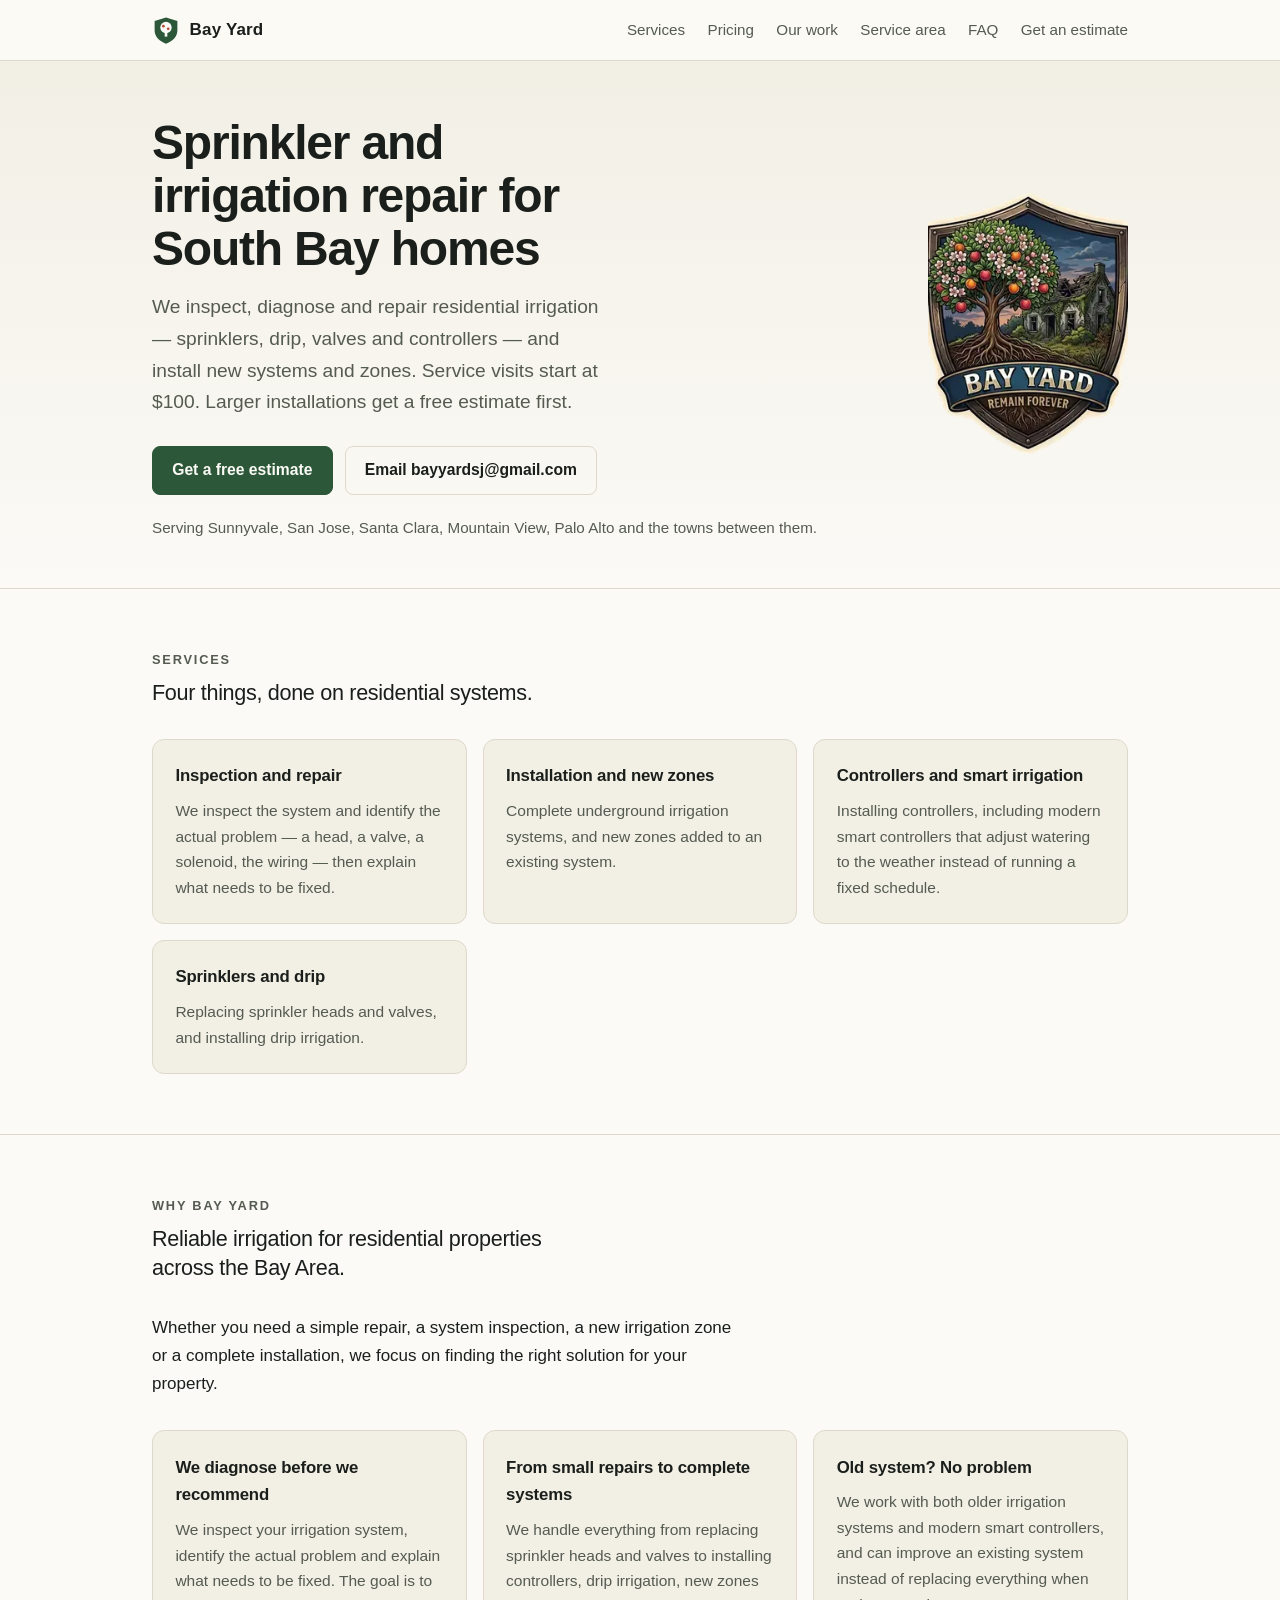
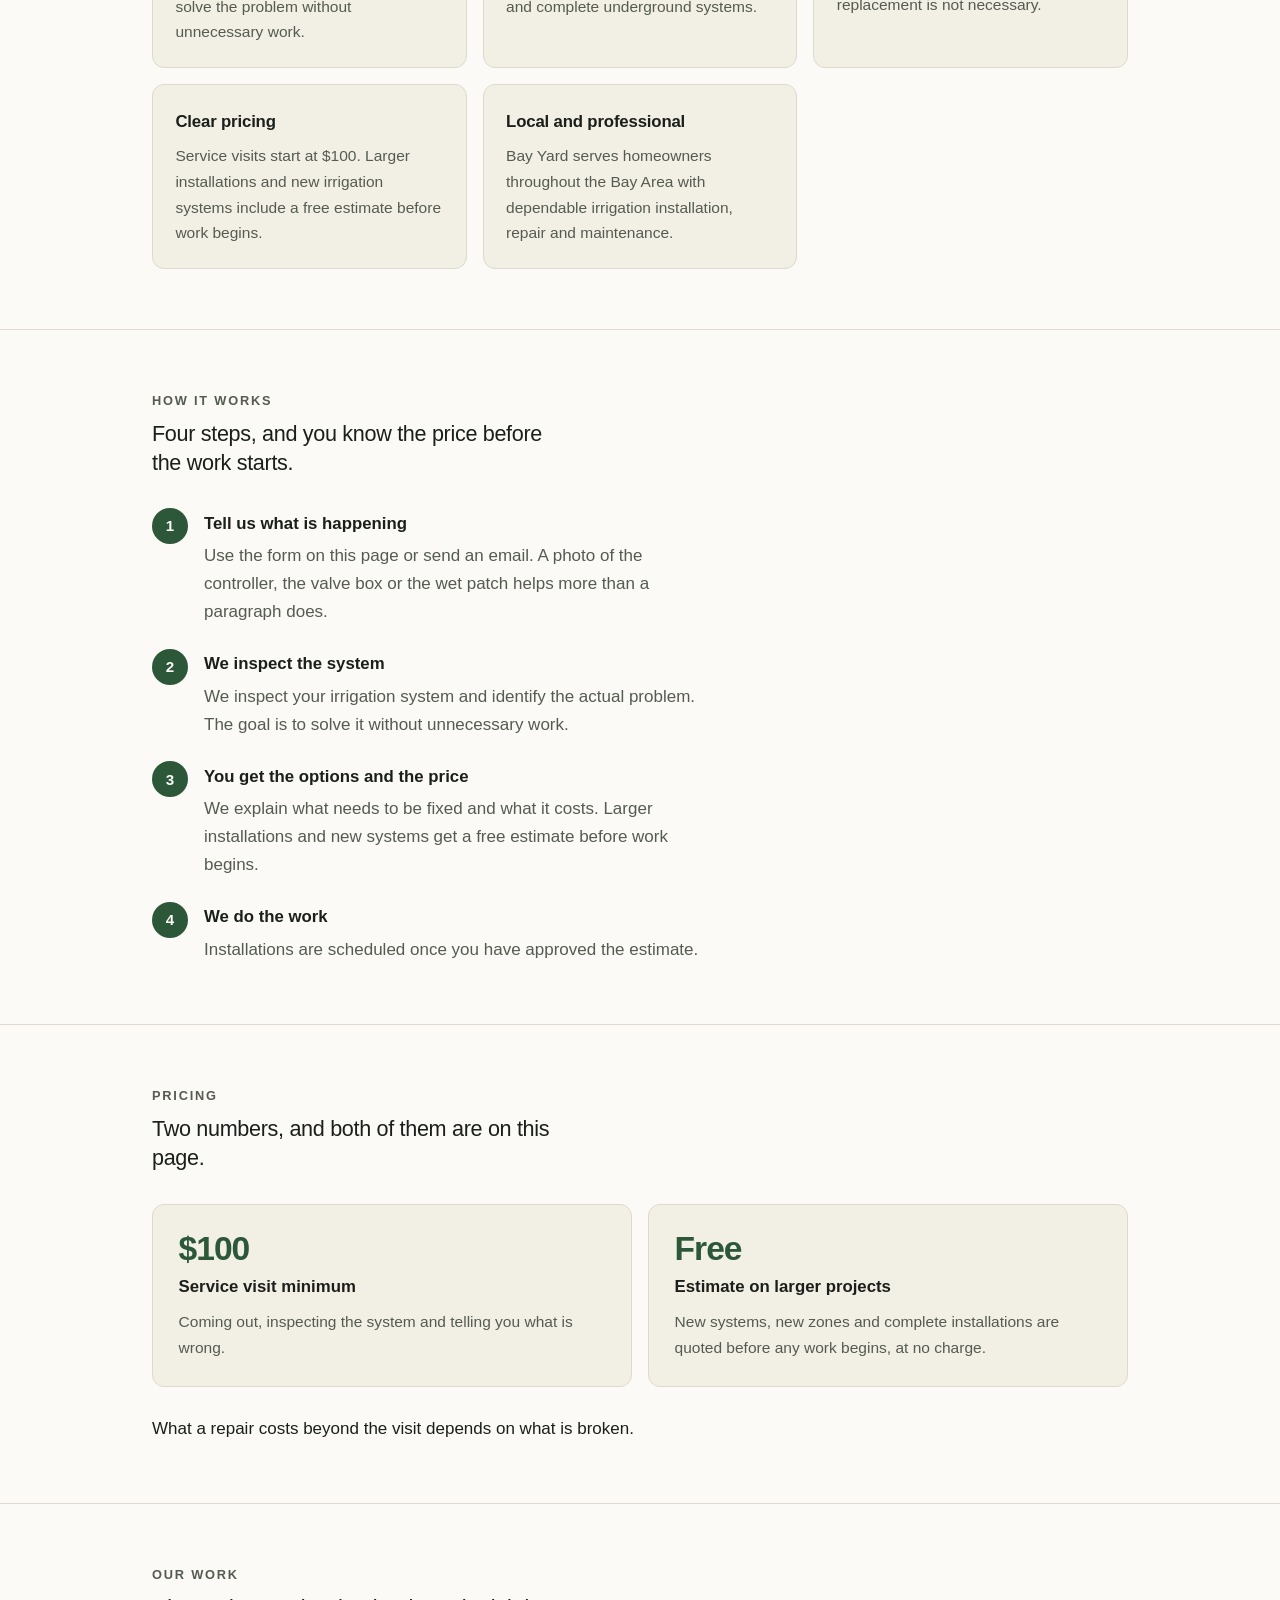
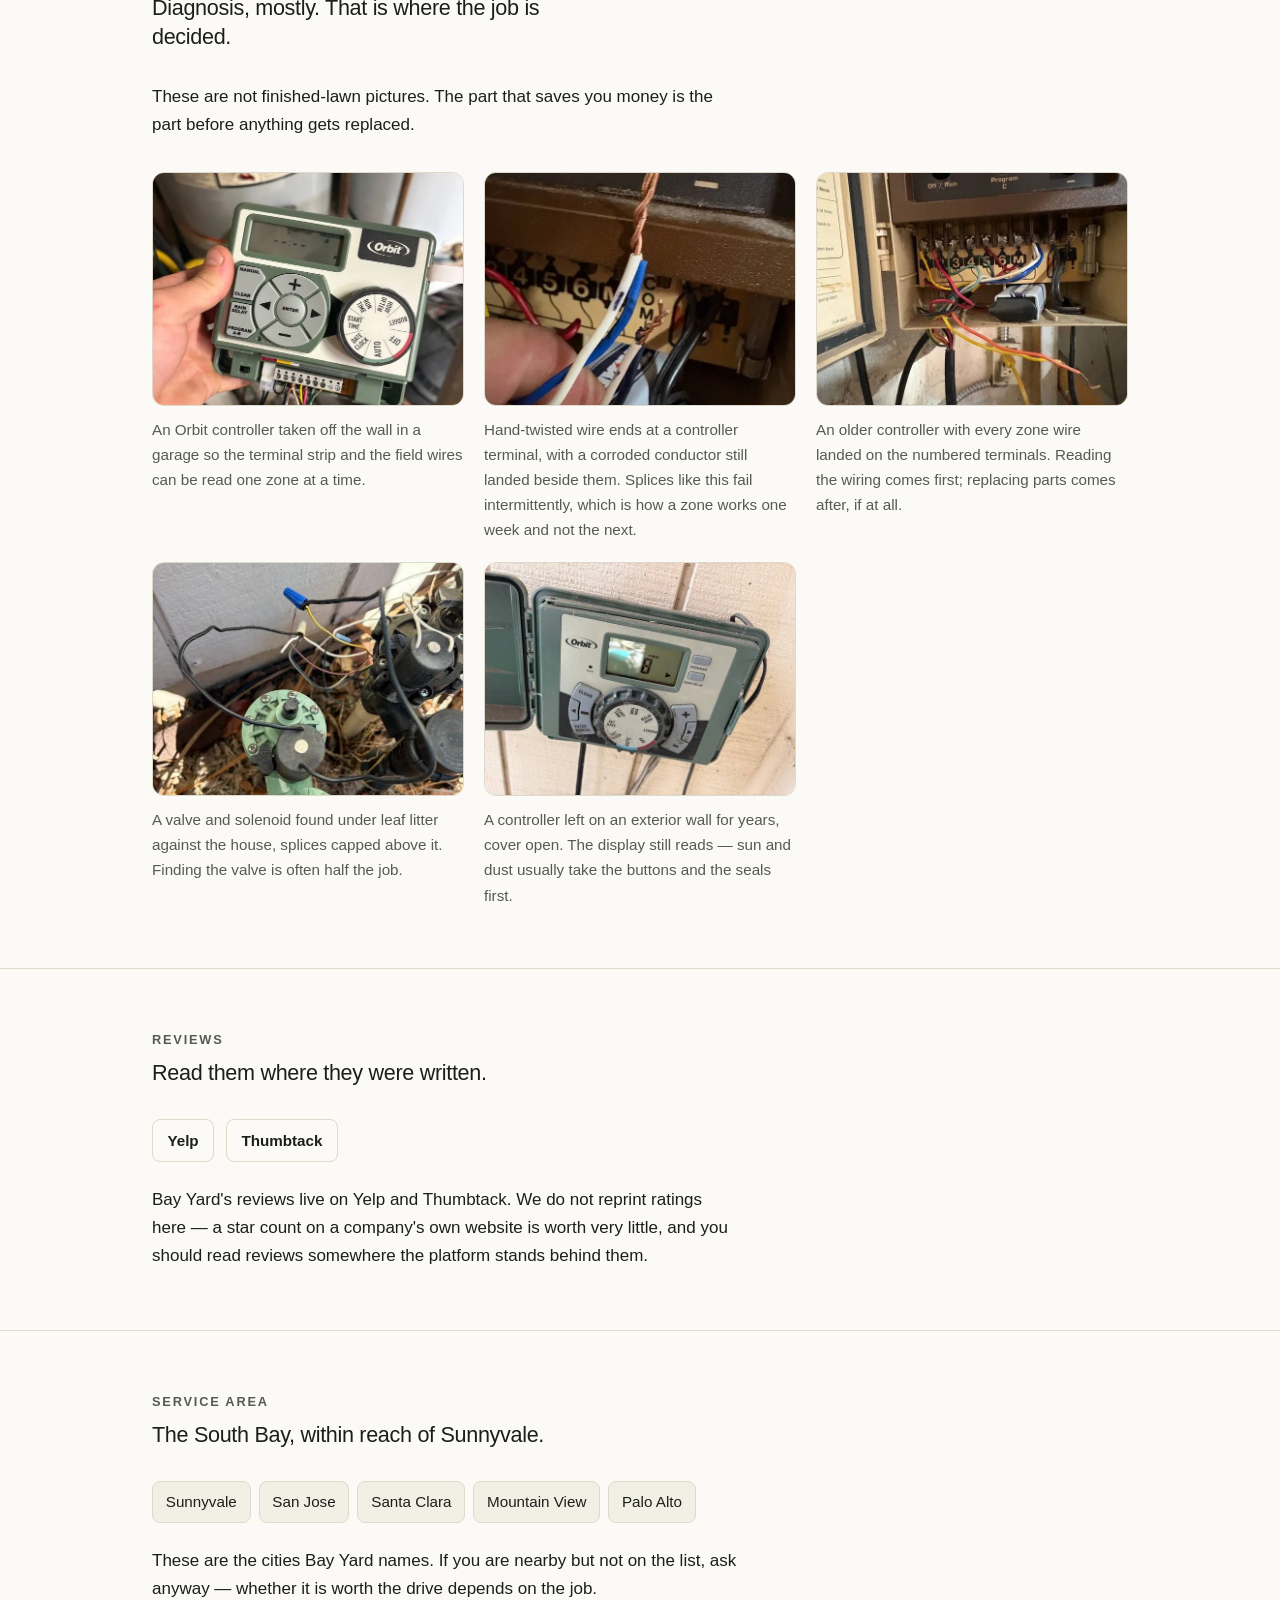
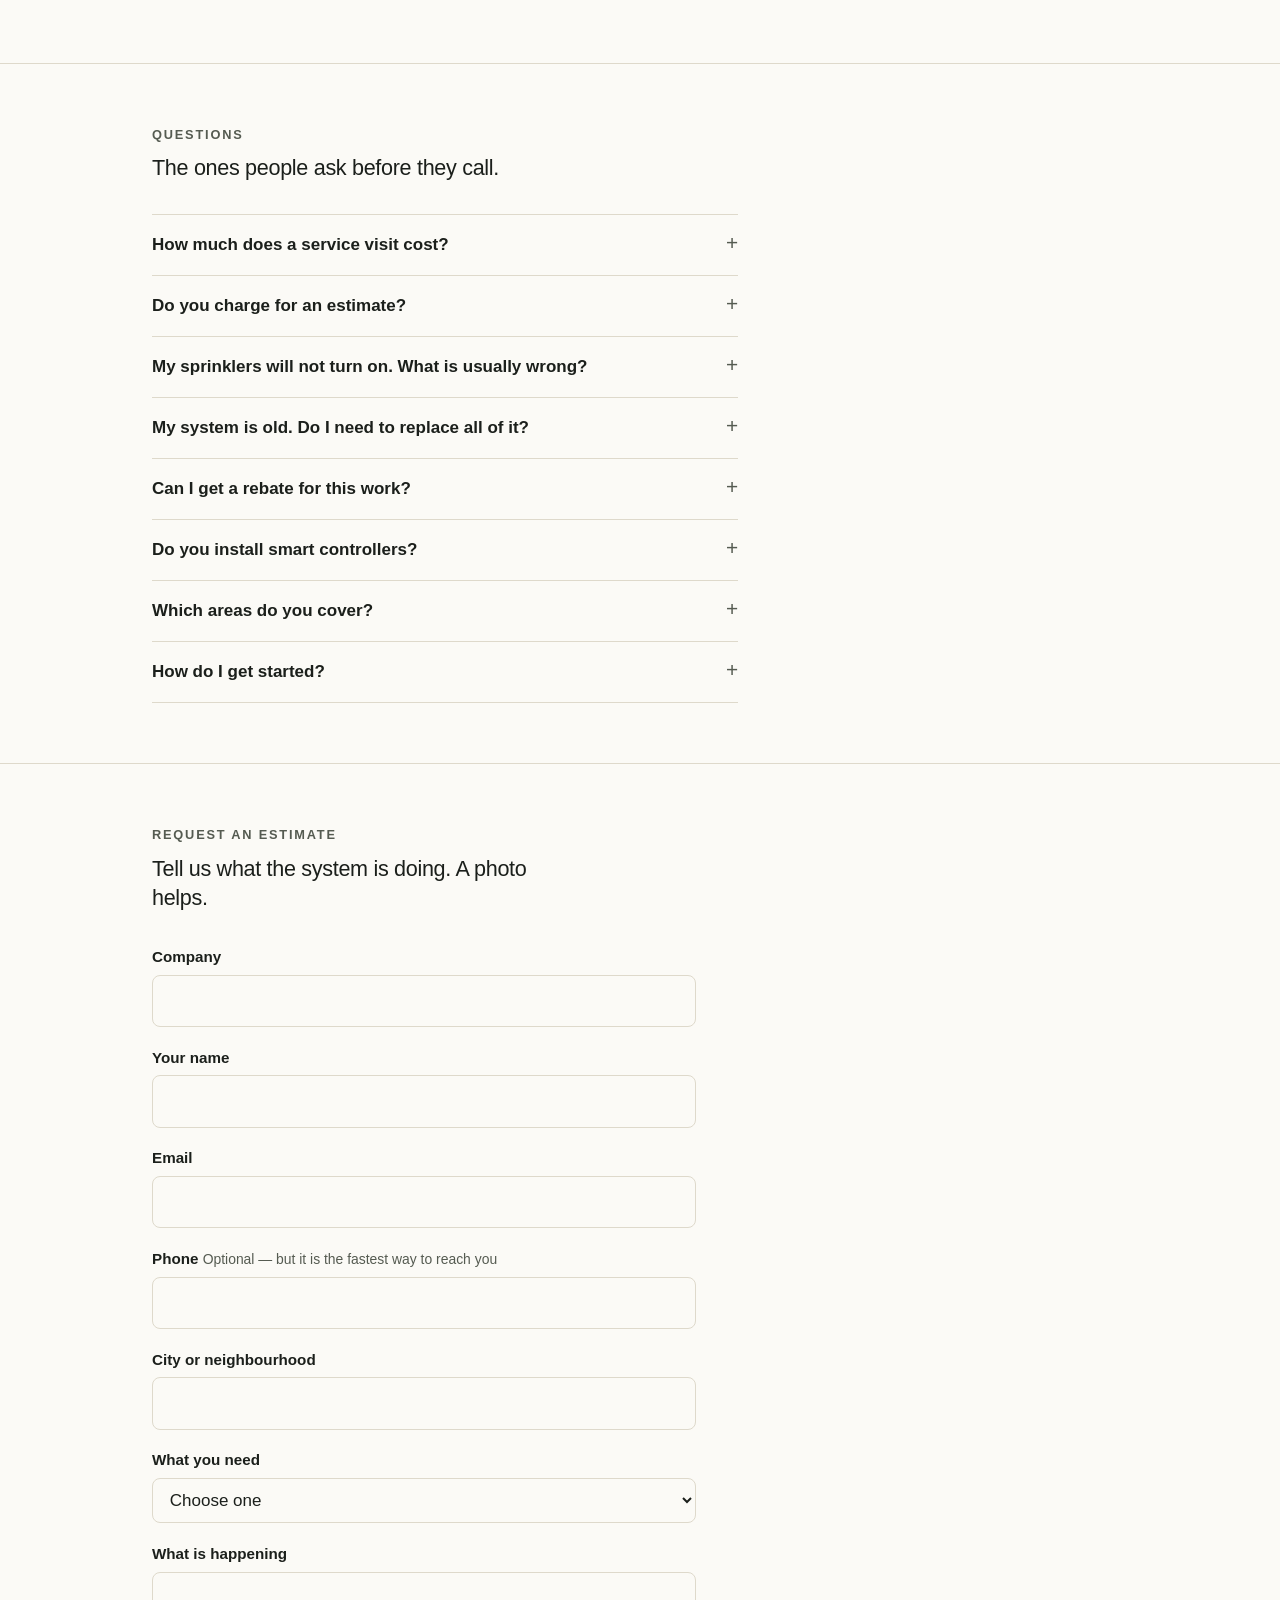
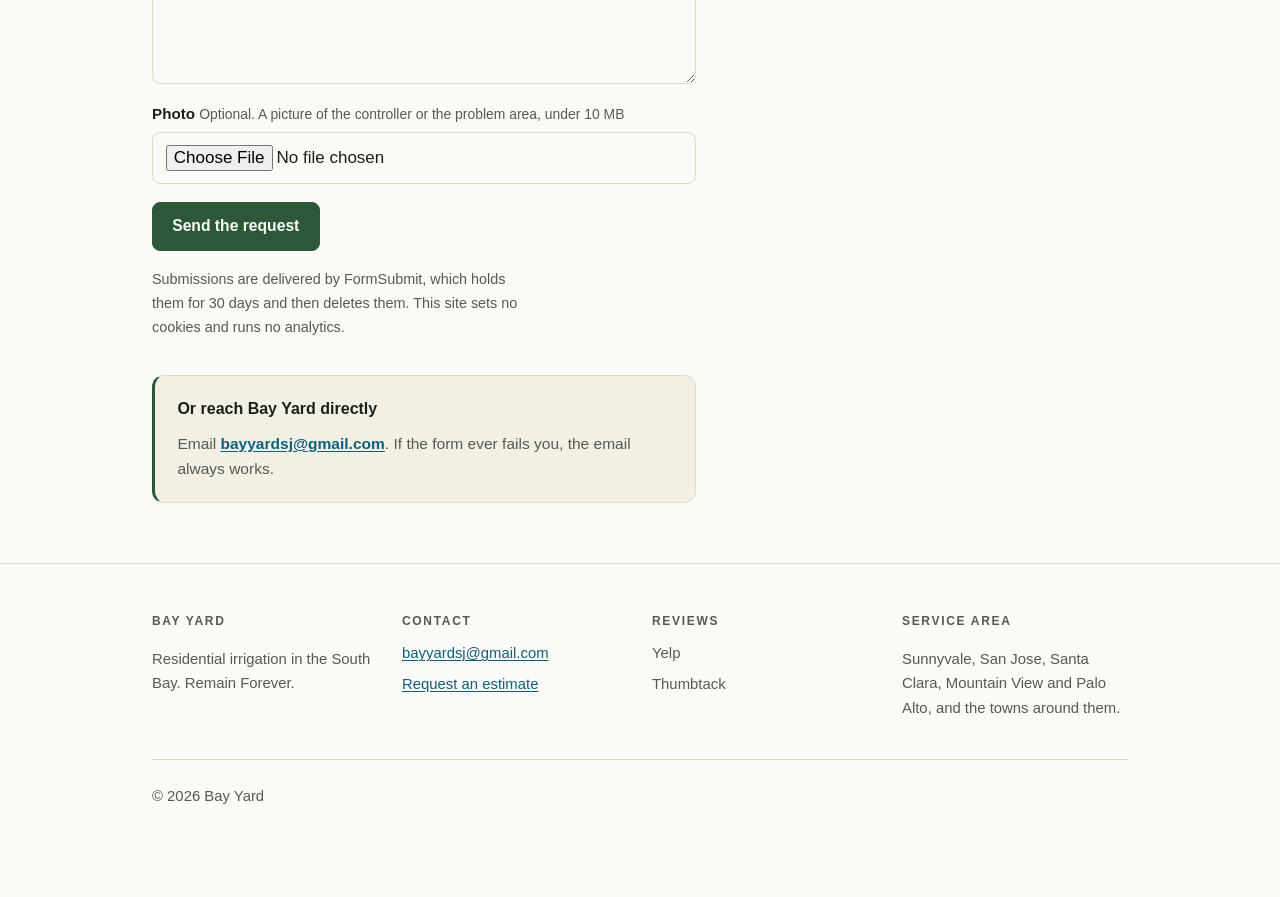
==== commit a663e888: "Remove claims that did not come from Hlib An audit of the live copy against the supplied material fo" ====
--- a/index.html
+++ b/index.html
@@ -45,15 +45,7 @@
         { "@type": "City", "name": "San Jose, CA" },
         { "@type": "City", "name": "Santa Clara, CA" },
         { "@type": "City", "name": "Mountain View, CA" },
-        { "@type": "City", "name": "Palo Alto, CA" },
-        { "@type": "City", "name": "Cupertino, CA" },
-        { "@type": "City", "name": "Campbell, CA" },
-        { "@type": "City", "name": "Los Altos, CA" },
-        { "@type": "City", "name": "Los Altos Hills, CA" },
-        { "@type": "City", "name": "Saratoga, CA" },
-        { "@type": "City", "name": "Los Gatos, CA" },
-        { "@type": "City", "name": "Monte Sereno, CA" },
-        { "@type": "City", "name": "Milpitas, CA" }
+        { "@type": "City", "name": "Palo Alto, CA" }
       ]
     },
     {
@@ -68,7 +60,7 @@
         {
           "@type": "Question",
           "name": "Do you charge for an estimate?",
-          "acceptedAnswer": { "@type": "Answer", "text": "Not for larger installations and new irrigation systems — those get a free estimate first. A service visit to diagnose a fault on an existing system is the $100 visit, because the diagnosis is the work." }
+          "acceptedAnswer": { "@type": "Answer", "text": "Larger installations and new irrigation systems get a free estimate before work begins. Service visits start at $100. Which one your job is depends on what it turns out to be, so ask when you get in touch." }
         },
         {
           "@type": "Question",
@@ -93,12 +85,12 @@
         {
           "@type": "Question",
           "name": "Which areas do you cover?",
-          "acceptedAnswer": { "@type": "Answer", "text": "Sunnyvale, San Jose, Santa Clara, Mountain View, Palo Alto, Cupertino, Campbell, Los Altos, Los Altos Hills, Saratoga, Los Gatos, Monte Sereno and Milpitas. If you are just outside that, ask — the answer depends on the job." }
+          "acceptedAnswer": { "@type": "Answer", "text": "Sunnyvale, San Jose, Santa Clara, Mountain View and Palo Alto, and the towns around them. If you are nearby but not on that list, ask — whether it is worth the drive depends on the job." }
         },
         {
           "@type": "Question",
           "name": "How do I get started?",
-          "acceptedAnswer": { "@type": "Answer", "text": "Send the estimate form on this page or email bayyardsj@gmail.com. Describe what you are seeing and attach a photo of the controller or the problem area if you can — it often shortens the diagnosis before anyone drives out." }
+          "acceptedAnswer": { "@type": "Answer", "text": "Send the estimate form on this page or email bayyardsj@gmail.com. Describe what you are seeing, and attach a photo of the controller or the problem area if you can — a photo usually says more than a description." }
         }
       ]
     }
@@ -155,22 +147,22 @@
 
         <div class="card">
           <h3>Inspection and repair</h3>
-          <p>We run the system zone by zone and find what is actually failing — a head, a valve, a solenoid, a break in the wiring — then tell you what it takes to fix it.</p>
+          <p>We inspect the system and identify the actual problem — a head, a valve, a solenoid, the wiring — then explain what needs to be fixed.</p>
         </div>
 
         <div class="card">
           <h3>Installation and new zones</h3>
-          <p>New underground irrigation, or an added zone for a bed, a lawn or a row of trees the current system does not reach.</p>
+          <p>Complete underground irrigation systems, and new zones added to an existing system.</p>
         </div>
 
         <div class="card">
           <h3>Controllers and smart irrigation</h3>
-          <p>Replacing and reprogramming controllers, including weather-based controllers that adjust watering on their own instead of running a fixed schedule.</p>
+          <p>Installing controllers, including modern smart controllers that adjust watering to the weather instead of running a fixed schedule.</p>
         </div>
 
         <div class="card">
           <h3>Sprinklers and drip</h3>
-          <p>Replacing sprinkler heads and nozzles, and converting overhead spray to in-line drip in planting beds.</p>
+          <p>Replacing sprinkler heads and valves, and installing drip irrigation.</p>
         </div>
 
       </div>
@@ -228,17 +220,17 @@
 
         <li>
           <h3>We inspect the system</h3>
-          <p>We run it zone by zone and find the actual fault rather than replacing parts until something works.</p>
+          <p>We inspect your irrigation system and identify the actual problem. The goal is to solve it without unnecessary work.</p>
         </li>
 
         <li>
           <h3>You get the options and the price</h3>
-          <p>We explain what needs fixing, what can wait and what it costs. Larger installations get a written estimate at no charge.</p>
+          <p>We explain what needs to be fixed and what it costs. Larger installations and new systems get a free estimate before work begins.</p>
         </li>
 
         <li>
           <h3>We do the work</h3>
-          <p>Repairs are usually done on the same visit. Installations are scheduled once you have approved the estimate.</p>
+          <p>Installations are scheduled once you have approved the estimate.</p>
         </li>
 
       </ol>
@@ -254,7 +246,7 @@
         <div class="price">
           <span class="amount">$100</span>
           <h3>Service visit minimum</h3>
-          <p>Coming out, inspecting the system and telling you what is wrong. The diagnosis is the work, so it is the part that is charged for.</p>
+          <p>Coming out, inspecting the system and telling you what is wrong.</p>
         </div>
 
         <div class="price">
@@ -265,7 +257,7 @@
 
       </div>
       <div class="prose">
-        <p>What a repair costs beyond the visit depends on what is broken, and we tell you before we do it. There is no charge for anything you have not approved.</p>
+        <p>What a repair costs beyond the visit depends on what is broken.</p>
       </div>
     </div>
   </section>
@@ -275,7 +267,7 @@
       <h2>Our work</h2>
       <p class="section-lede">Diagnosis, mostly. That is where the job is decided.</p>
       <div class="prose work-intro">
-        <p>These are photographs from actual jobs. They are not finished-lawn pictures, because the part that saves you money is the part before anything gets replaced.</p>
+        <p>These are not finished-lawn pictures. The part that saves you money is the part before anything gets replaced.</p>
       </div>
       <div class="work-grid">
 
@@ -347,17 +339,9 @@
         <li>Santa Clara</li>
         <li>Mountain View</li>
         <li>Palo Alto</li>
-        <li>Cupertino</li>
-        <li>Campbell</li>
-        <li>Los Altos</li>
-        <li>Los Altos Hills</li>
-        <li>Saratoga</li>
-        <li>Los Gatos</li>
-        <li>Monte Sereno</li>
-        <li>Milpitas</li>
       </ul>
       <div class="prose">
-        <p>If you are just outside this list, ask anyway — whether it is worth the drive depends on the job.</p>
+        <p>These are the cities Bay Yard names. If you are nearby but not on the list, ask anyway — whether it is worth the drive depends on the job.</p>
       </div>
     </div>
   </section>
@@ -375,7 +359,7 @@
 
         <details>
           <summary>Do you charge for an estimate?</summary>
-          <p>Not for larger installations and new irrigation systems — those get a free estimate first. A service visit to diagnose a fault on an existing system is the $100 visit, because the diagnosis is the work.</p>
+          <p>Larger installations and new irrigation systems get a free estimate before work begins. Service visits start at $100. Which one your job is depends on what it turns out to be, so ask when you get in touch.</p>
         </details>
 
         <details>
@@ -401,12 +385,12 @@
 
         <details>
           <summary>Which areas do you cover?</summary>
-          <p>Sunnyvale, San Jose, Santa Clara, Mountain View, Palo Alto, Cupertino, Campbell, Los Altos, Los Altos Hills, Saratoga, Los Gatos, Monte Sereno and Milpitas. If you are just outside that, ask — the answer depends on the job.</p>
+          <p>Sunnyvale, San Jose, Santa Clara, Mountain View and Palo Alto, and the towns around them. If you are nearby but not on that list, ask — whether it is worth the drive depends on the job.</p>
         </details>
 
         <details>
           <summary>How do I get started?</summary>
-          <p>Send the estimate form on this page or email bayyardsj@gmail.com. Describe what you are seeing and attach a photo of the controller or the problem area if you can — it often shortens the diagnosis before anyone drives out.</p>
+          <p>Send the estimate form on this page or email bayyardsj@gmail.com. Describe what you are seeing, and attach a photo of the controller or the problem area if you can — a photo usually says more than a description.</p>
         </details>
 
       </div>
@@ -519,7 +503,7 @@
 
       <div>
         <h2>Service area</h2>
-        <p>Sunnyvale, San Jose, Santa Clara, Mountain View, Palo Alto, Cupertino, Campbell, Los Altos, Los Altos Hills, Saratoga, Los Gatos, Monte Sereno, Milpitas.</p>
+        <p>Sunnyvale, San Jose, Santa Clara, Mountain View and Palo Alto, and the towns around them.</p>
       </div>
 
     </div>
